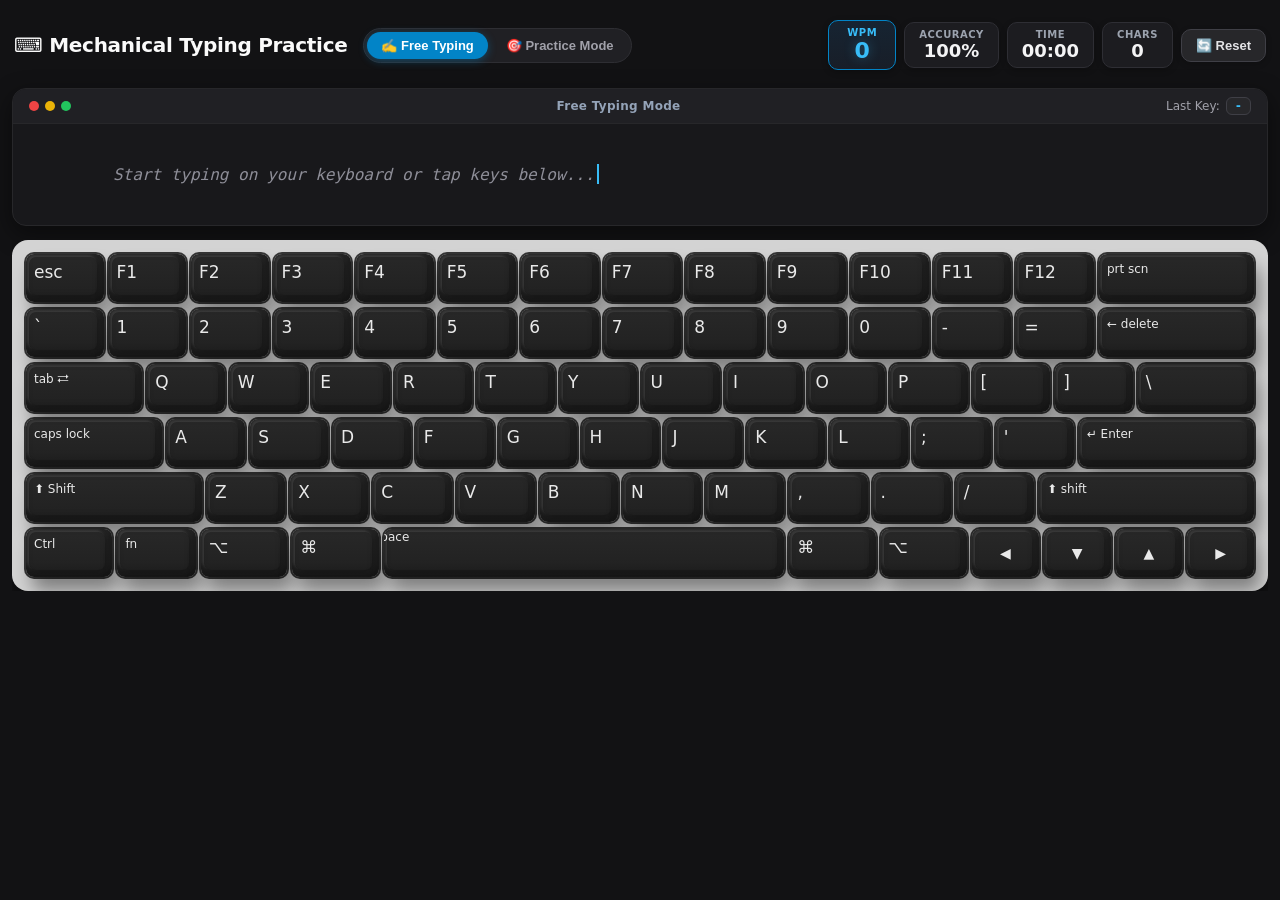
==== index.html @ 5a6cadb1 "Rename keyboard.html to index.html" ====
<!DOCTYPE html>
<html lang="en">

<head>
  <meta charset="UTF-8">
  <meta name="viewport" content="width=device-width, initial-scale=1.0">
  <meta name="description" content="Interactive mechanical keyboard simulator and typing practice web application with real-time WPM, accuracy tracking, and dual typing modes.">
  <title>Mechanical Typing Practice</title>
  <link rel="stylesheet" href="keyboard.css">
  <script src="keyboard.js" defer></script>
</head>

<body>
  <div class="app-container">
    <!-- Top Header & Live Stats Dashboard -->
    <header class="app-header" role="banner">
      <div class="header-left">
        <h1 class="app-title">⌨️ Mechanical Typing Practice</h1>
        <div class="mode-toggle" role="group" aria-label="Typing Mode Selection">
          <button id="btn-free-mode" class="mode-btn active" type="button" aria-pressed="true">✍️ Free Typing</button>
          <button id="btn-practice-mode" class="mode-btn" type="button" aria-pressed="false">🎯 Practice Mode</button>
        </div>
      </div>

      <div class="stats-panel" role="region" aria-label="Typing Statistics" aria-live="polite">
        <div class="stat-card stat-wpm">
          <span class="stat-label">WPM</span>
          <span class="stat-value" id="stat-wpm" aria-label="Words per minute: 0">0</span>
        </div>
        <div class="stat-card">
          <span class="stat-label">Accuracy</span>
          <span class="stat-value" id="stat-accuracy" aria-label="Accuracy: 100 percent">100%</span>
        </div>
        <div class="stat-card">
          <span class="stat-label">Time</span>
          <span class="stat-value" id="stat-time" aria-label="Elapsed time: 00:00">00:00</span>
        </div>
        <div class="stat-card">
          <span class="stat-label">Chars</span>
          <span class="stat-value" id="stat-chars" aria-label="Characters typed: 0">0</span>
        </div>
        <button id="btn-reset" class="reset-btn" type="button" aria-label="Reset typing session" title="Reset Session">🔄 Reset</button>
      </div>
    </header>

    <!-- Typing Display Screen -->
    <section class="screen-container" aria-label="Typing Display Screen">
      <div class="screen-header">
        <div class="screen-dots" aria-hidden="true">
          <span class="dot dot-red"></span>
          <span class="dot dot-yellow"></span>
          <span class="dot dot-green"></span>
        </div>
        <div class="screen-mode-info" id="screen-mode-info">Free Typing Mode</div>
        <div class="key-indicator">Last Key: <span id="last-key" class="last-key-badge" aria-live="polite">-</span></div>
      </div>

      <!-- Free Typing View -->
      <div id="free-typing-view" class="typing-display" aria-label="Free typing display area">
        <span id="screen-placeholder" class="screen-placeholder" aria-hidden="true">Start typing on your keyboard or tap keys below...</span><span id="typed-text" class="typed-text" aria-live="polite"></span><span class="cursor" id="free-cursor" aria-hidden="true"></span>
      </div>

      <!-- Practice Mode View -->
      <div id="practice-typing-view" class="typing-display practice-view" style="display: none;" aria-label="Practice text display area">
        <div id="practice-text-container" class="practice-text-container" aria-live="polite"></div>
        <div class="practice-controls">
          <button id="btn-new-text" class="small-btn" type="button" aria-label="Load a new practice sentence">🎲 New Sentence</button>
          <div id="practice-complete-msg" class="practice-complete-msg" style="display: none;" role="status">🎉 Great job! Press New Sentence to continue.</div>
        </div>
      </div>
    </section>

    <!-- Mobile Screen Hint -->
    <div class="mobile-hint" aria-hidden="true">📱 Rotate to landscape or scroll horizontally for full keyboard view</div>

    <!-- Virtual Mechanical Keyboard -->
    <main class="keyboard-wrapper" role="region" aria-label="Virtual Mechanical Keyboard">
      <div class="keyboard">
        <div class="row">
          <div class="key" data-code="Escape" role="button" tabindex="-1" aria-label="Escape">
            <div class="letter">esc</div>
          </div>
          <div class="key" data-code="F1" role="button" tabindex="-1" aria-label="Function 1">
            <div class="letter">F1</div>
          </div>
          <div class="key" data-code="F2" role="button" tabindex="-1" aria-label="Function 2">
            <div class="letter">F2</div>
          </div>
          <div class="key" data-code="F3" role="button" tabindex="-1" aria-label="Function 3">
            <div class="letter">F3</div>
          </div>
          <div class="key" data-code="F4" role="button" tabindex="-1" aria-label="Function 4">
            <div class="letter">F4</div>
          </div>
          <div class="key" data-code="F5" role="button" tabindex="-1" aria-label="Function 5">
            <div class="letter">F5</div>
          </div>
          <div class="key" data-code="F6" role="button" tabindex="-1" aria-label="Function 6">
            <div class="letter">F6</div>
          </div>
          <div class="key" data-code="F7" role="button" tabindex="-1" aria-label="Function 7">
            <div class="letter">F7</div>
          </div>
          <div class="key" data-code="F8" role="button" tabindex="-1" aria-label="Function 8">
            <div class="letter">F8</div>
          </div>
          <div class="key" data-code="F9" role="button" tabindex="-1" aria-label="Function 9">
            <div class="letter">F9</div>
          </div>
          <div class="key" data-code="F10" role="button" tabindex="-1" aria-label="Function 10">
            <div class="letter">F10</div>
          </div>
          <div class="key" data-code="F11" role="button" tabindex="-1" aria-label="Function 11">
            <div class="letter">F11</div>
          </div>
          <div class="key" data-code="F12" role="button" tabindex="-1" aria-label="Function 12">
            <div class="letter">F12</div>
          </div>
          <div class="key print-sc" data-code="PrintScreen" role="button" tabindex="-1" aria-label="Print Screen">
            <div class="letter">prt scn</div>
          </div>
        </div>

        <div class="row">
          <div class="key" data-code="Backquote" role="button" tabindex="-1" aria-label="Backquote and Tilde">
            <div class="letter">`</div>
          </div>
          <div class="key" data-code="Digit1" role="button" tabindex="-1" aria-label="1 and Exclamation">
            <div class="letter">1</div>
          </div>
          <div class="key" data-code="Digit2" role="button" tabindex="-1" aria-label="2 and At">
            <div class="letter">2</div>
          </div>
          <div class="key" data-code="Digit3" role="button" tabindex="-1" aria-label="3 and Hash">
            <div class="letter">3</div>
          </div>
          <div class="key" data-code="Digit4" role="button" tabindex="-1" aria-label="4 and Dollar">
            <div class="letter">4</div>
          </div>
          <div class="key" data-code="Digit5" role="button" tabindex="-1" aria-label="5 and Percent">
            <div class="letter">5</div>
          </div>
          <div class="key" data-code="Digit6" role="button" tabindex="-1" aria-label="6 and Caret">
            <div class="letter">6</div>
          </div>
          <div class="key" data-code="Digit7" role="button" tabindex="-1" aria-label="7 and Ampersand">
            <div class="letter">7</div>
          </div>
          <div class="key" data-code="Digit8" role="button" tabindex="-1" aria-label="8 and Asterisk">
            <div class="letter">8</div>
          </div>
          <div class="key" data-code="Digit9" role="button" tabindex="-1" aria-label="9 and Left Parenthesis">
            <div class="letter">9</div>
          </div>
          <div class="key" data-code="Digit0" role="button" tabindex="-1" aria-label="0 and Right Parenthesis">
            <div class="letter">0</div>
          </div>
          <div class="key" data-code="Minus" role="button" tabindex="-1" aria-label="Minus and Underscore">
            <div class="letter">-</div>
          </div>
          <div class="key" data-code="Equal" role="button" tabindex="-1" aria-label="Equal and Plus">
            <div class="letter">=</div>
          </div>
          <div class="key delete-key" data-code="Backspace" role="button" tabindex="-1" aria-label="Backspace or Delete">
            <div class="letter">← delete</div>
          </div>
        </div>

        <div class="row">
          <div class="key tab-key" data-code="Tab" role="button" tabindex="-1" aria-label="Tab">
            <div class="letter">tab ⮂</div>
          </div>
          <div class="key" data-code="KeyQ" role="button" tabindex="-1" aria-label="Q">
            <div class="letter">Q</div>
          </div>
          <div class="key" data-code="KeyW" role="button" tabindex="-1" aria-label="W">
            <div class="letter">W</div>
          </div>
          <div class="key" data-code="KeyE" role="button" tabindex="-1" aria-label="E">
            <div class="letter">E</div>
          </div>
          <div class="key" data-code="KeyR" role="button" tabindex="-1" aria-label="R">
            <div class="letter">R</div>
          </div>
          <div class="key" data-code="KeyT" role="button" tabindex="-1" aria-label="T">
            <div class="letter">T</div>
          </div>
          <div class="key" data-code="KeyY" role="button" tabindex="-1" aria-label="Y">
            <div class="letter">Y</div>
          </div>
          <div class="key" data-code="KeyU" role="button" tabindex="-1" aria-label="U">
            <div class="letter">U</div>
          </div>
          <div class="key" data-code="KeyI" role="button" tabindex="-1" aria-label="I">
            <div class="letter">I</div>
          </div>
          <div class="key" data-code="KeyO" role="button" tabindex="-1" aria-label="O">
            <div class="letter">O</div>
          </div>
          <div class="key" data-code="KeyP" role="button" tabindex="-1" aria-label="P">
            <div class="letter">P</div>
          </div>
          <div class="key" data-code="BracketLeft" role="button" tabindex="-1" aria-label="Left Bracket and Brace">
            <div class="letter">[</div>
          </div>
          <div class="key" data-code="BracketRight" role="button" tabindex="-1" aria-label="Right Bracket and Brace">
            <div class="letter">]</div>
          </div>
          <div class="key backslash-key" data-code="Backslash" role="button" tabindex="-1" aria-label="Backslash and Pipe">
            <div class="letter">\</div>
          </div>
        </div>

        <div class="row">
          <div class="key caps-lock-key" data-code="CapsLock" role="button" tabindex="-1" aria-label="Caps Lock">
            <div class="letter">caps lock</div>
          </div>
          <div class="key" data-code="KeyA" role="button" tabindex="-1" aria-label="A">
            <div class="letter">A</div>
          </div>
          <div class="key" data-code="KeyS" role="button" tabindex="-1" aria-label="S">
            <div class="letter">S</div>
          </div>
          <div class="key" data-code="KeyD" role="button" tabindex="-1" aria-label="D">
            <div class="letter">D</div>
          </div>
          <div class="key" data-code="KeyF" role="button" tabindex="-1" aria-label="F">
            <div class="letter">F</div>
          </div>
          <div class="key" data-code="KeyG" role="button" tabindex="-1" aria-label="G">
            <div class="letter">G</div>
          </div>
          <div class="key" data-code="KeyH" role="button" tabindex="-1" aria-label="H">
            <div class="letter">H</div>
          </div>
          <div class="key" data-code="KeyJ" role="button" tabindex="-1" aria-label="J">
            <div class="letter">J</div>
          </div>
          <div class="key" data-code="KeyK" role="button" tabindex="-1" aria-label="K">
            <div class="letter">K</div>
          </div>
          <div class="key" data-code="KeyL" role="button" tabindex="-1" aria-label="L">
            <div class="letter">L</div>
          </div>
          <div class="key" data-code="Semicolon" role="button" tabindex="-1" aria-label="Semicolon and Colon">
            <div class="letter">;</div>
          </div>
          <div class="key" data-code="Quote" role="button" tabindex="-1" aria-label="Quote and Double Quote">
            <div class="letter">'</div>
          </div>
          <div class="key return-key" data-code="Enter" role="button" tabindex="-1" aria-label="Enter or Return">
            <div class="letter">↵ Enter</div>
          </div>
        </div>

        <div class="row">
          <div class="key shift-key" data-code="ShiftLeft" role="button" tabindex="-1" aria-label="Left Shift">
            <div class="letter">⬆ Shift</div>
          </div>
          <div class="key" data-code="KeyZ" role="button" tabindex="-1" aria-label="Z">
            <div class="letter">Z</div>
          </div>
          <div class="key" data-code="KeyX" role="button" tabindex="-1" aria-label="X">
            <div class="letter">X</div>
          </div>
          <div class="key" data-code="KeyC" role="button" tabindex="-1" aria-label="C">
            <div class="letter">C</div>
          </div>
          <div class="key" data-code="KeyV" role="button" tabindex="-1" aria-label="V">
            <div class="letter">V</div>
          </div>
          <div class="key" data-code="KeyB" role="button" tabindex="-1" aria-label="B">
            <div class="letter">B</div>
          </div>
          <div class="key" data-code="KeyN" role="button" tabindex="-1" aria-label="N">
            <div class="letter">N</div>
          </div>
          <div class="key" data-code="KeyM" role="button" tabindex="-1" aria-label="M">
            <div class="letter">M</div>
          </div>
          <div class="key" data-code="Comma" role="button" tabindex="-1" aria-label="Comma and Less Than">
            <div class="letter">,</div>
          </div>
          <div class="key" data-code="Period" role="button" tabindex="-1" aria-label="Period and Greater Than">
            <div class="letter">.</div>
          </div>
          <div class="key" data-code="Slash" role="button" tabindex="-1" aria-label="Slash and Question Mark">
            <div class="letter">/</div>
          </div>
          <div class="key shift-key-2" data-code="ShiftRight" role="button" tabindex="-1" aria-label="Right Shift">
            <div class="letter">⬆ shift</div>
          </div>
        </div>

        <div class="row">
          <div class="key" data-code="ControlLeft" role="button" tabindex="-1" aria-label="Control">
            <div class="letter">Ctrl</div>
          </div>
          <div class="key" data-code="Fn" role="button" tabindex="-1" aria-label="Function">
            <div class="letter">fn</div>
          </div>
          <div class="key" data-code="AltLeft" role="button" tabindex="-1" aria-label="Left Option or Alt">
            <div class="letter">⌥</div>
          </div>
          <div class="key" data-code="MetaLeft" role="button" tabindex="-1" aria-label="Left Command or Windows Key">
            <div class="letter">⌘</div>
          </div>
          <div class="key spacekey" data-code="Space" role="button" tabindex="-1" aria-label="Spacebar">
            <div class="letter">space</div>
          </div>
          <div class="key" data-code="MetaRight" role="button" tabindex="-1" aria-label="Right Command or Windows Key">
            <div class="letter">⌘</div>
          </div>
          <div class="key" data-code="AltRight" role="button" tabindex="-1" aria-label="Right Option or Alt">
            <div class="letter">⌥</div>
          </div>
          <div class="key" data-code="ArrowLeft" role="button" tabindex="-1" aria-label="Left Arrow">
            <div class="letter">◀</div>
          </div>
          <div class="key" data-code="ArrowDown" role="button" tabindex="-1" aria-label="Down Arrow">
            <div class="letter">▼</div>
          </div>
          <div class="key" data-code="ArrowUp" role="button" tabindex="-1" aria-label="Up Arrow">
            <div class="letter">▲</div>
          </div>
          <div class="key" data-code="ArrowRight" role="button" tabindex="-1" aria-label="Right Arrow">
            <div class="letter">▶</div>
          </div>
        </div>
      </div>
    </main>
  </div>
</body>
</html>
---- keyboard.css ----
* {
  box-sizing: border-box;
}

body {
  background-color: #121214;
  color: #e4e4e7;
  display: flex;
  justify-content: center;
  align-items: flex-start;
  min-height: 100vh;
  margin: 0;
  padding: 16px 12px;
  font-family: system-ui, -apple-system, BlinkMacSystemFont, 'Segoe UI', Roboto, Oxygen, Ubuntu, Cantarell, sans-serif;
  overflow-x: hidden;
}

.app-container {
  width: 100%;
  max-width: 1350px;
  margin: 0 auto;
  display: flex;
  flex-direction: column;
  gap: 14px;
}

/* =========================================================
   ACCESSIBILITY & FOCUS VISIBLE STYLES
   ========================================================= */
button:focus-visible,
.key:focus-visible {
  outline: 2px solid #38bdf8;
  outline-offset: 2px;
}

@media (prefers-reduced-motion: reduce) {
  *, *::before, *::after {
    animation-duration: 0.01ms !important;
    animation-iteration-count: 1 !important;
    transition-duration: 0.01ms !important;
    scroll-behavior: auto !important;
  }
  .cursor {
    animation: none;
    opacity: 1;
  }
}

/* =========================================================
   HEADER & STATS DASHBOARD
   ========================================================= */
.app-header {
  display: flex;
  justify-content: space-between;
  align-items: center;
  flex-wrap: wrap;
  gap: 12px;
  width: 100%;
  padding: 4px 2px;
}

.header-left {
  display: flex;
  align-items: center;
  gap: 16px;
  flex-wrap: wrap;
}

.app-title {
  font-size: 20px;
  font-weight: 700;
  margin: 0;
  color: #fafafa;
  letter-spacing: -0.3px;
  display: flex;
  align-items: center;
  gap: 8px;
}

.mode-toggle {
  display: inline-flex;
  background-color: #202024;
  border: 1px solid #2e2e33;
  border-radius: 20px;
  padding: 3px;
  gap: 4px;
}

.mode-btn {
  background: transparent;
  border: none;
  color: #a1a1aa;
  padding: 6px 14px;
  font-size: 13px;
  font-weight: 600;
  border-radius: 16px;
  cursor: pointer;
  touch-action: manipulation;
  transition: all 0.15s ease-in-out;
}

.mode-btn:hover {
  color: #ffffff;
}

.mode-btn.active {
  background-color: #0284c7;
  color: #ffffff;
  box-shadow: 0 2px 8px rgba(2, 132, 199, 0.4);
}

.stats-panel {
  display: flex;
  align-items: center;
  gap: 8px;
  flex-wrap: wrap;
}

.stat-card {
  background: #1c1c20;
  border: 1px solid #2e2e34;
  border-radius: 10px;
  padding: 6px 14px;
  display: flex;
  flex-direction: column;
  align-items: center;
  min-width: 68px;
  box-shadow: 0 2px 6px rgba(0, 0, 0, 0.25);
}

.stat-label {
  font-size: 10px;
  text-transform: uppercase;
  color: #9ca3af; /* High contrast WCAG AA compliant */
  font-weight: 700;
  letter-spacing: 0.5px;
}

.stat-value {
  font-size: 18px;
  font-weight: 700;
  color: #f4f4f5;
  font-variant-numeric: tabular-nums;
}

.stat-wpm {
  border-color: #0284c7;
  background: linear-gradient(180deg, #162432, #181e28);
}

.stat-wpm .stat-label {
  color: #38bdf8;
}

.stat-wpm .stat-value {
  color: #38bdf8;
  font-size: 22px;
  text-shadow: 0 0 12px rgba(56, 189, 248, 0.35);
}

.reset-btn {
  background: #27272a;
  border: 1px solid #3f3f46;
  color: #e4e4e7;
  padding: 8px 14px;
  border-radius: 10px;
  font-size: 13px;
  font-weight: 600;
  cursor: pointer;
  touch-action: manipulation;
  display: flex;
  align-items: center;
  gap: 4px;
  transition: all 0.15s ease-in-out;
  box-shadow: 0 2px 6px rgba(0, 0, 0, 0.2);
}

.reset-btn:hover {
  background: #3f3f46;
  color: #ffffff;
  transform: translateY(-1px);
}

.reset-btn:active {
  transform: translateY(1px);
}

/* =========================================================
   TYPING DISPLAY SCREEN
   ========================================================= */
.screen-container {
  background-color: #18181b;
  border: 1px solid #27272a;
  border-radius: 14px;
  box-shadow: 0 8px 24px rgba(0, 0, 0, 0.45);
  overflow: hidden;
  width: 100%;
}

.screen-header {
  display: flex;
  justify-content: space-between;
  align-items: center;
  padding: 8px 16px;
  background-color: #202024;
  border-bottom: 1px solid #27272a;
  font-size: 12px;
  color: #a1a1aa;
}

.screen-dots {
  display: flex;
  gap: 6px;
}

.dot {
  width: 10px;
  height: 10px;
  border-radius: 50%;
}

.dot-red { background-color: #ef4444; }
.dot-yellow { background-color: #eab308; }
.dot-green { background-color: #22c55e; }

.screen-mode-info {
  font-weight: 600;
  color: #94a3b8;
  letter-spacing: 0.3px;
}

.key-indicator {
  display: flex;
  align-items: center;
  gap: 6px;
  font-size: 12px;
}

.last-key-badge {
  display: inline-block;
  background: #27272a;
  border: 1px solid #3f3f46;
  color: #38bdf8;
  padding: 1px 8px;
  border-radius: 6px;
  font-family: ui-monospace, SFMono-Regular, Menlo, monospace;
  font-weight: 600;
  min-width: 22px;
  text-align: center;
}

.typing-display {
  min-height: 80px;
  max-height: 125px;
  overflow-y: auto;
  padding: 12px 18px;
  font-family: ui-monospace, SFMono-Regular, Menlo, Monaco, Consolas, monospace;
  font-size: 18px;
  line-height: 1.5;
  position: relative;
  color: #f4f4f5;
  white-space: pre-wrap;
  word-break: break-word;
}

.typed-text {
  display: inline;
  color: #f4f4f5;
  white-space: pre-wrap;
}

.screen-placeholder {
  color: #8e8e98; /* High contrast WCAG AA compliant */
  user-select: none;
  pointer-events: none;
  font-style: italic;
  font-size: 16px;
}

.cursor {
  display: inline-block;
  width: 2.5px;
  height: 1.15em;
  background-color: #38bdf8;
  vertical-align: text-bottom;
  margin-left: 2px;
  animation: cursorBlink 1s infinite;
}

@keyframes cursorBlink {
  0%, 49% { opacity: 1; }
  50%, 100% { opacity: 0; }
}

/* Practice Mode Specific Styles */
.practice-text-container {
  font-size: 18px;
  line-height: 1.5;
}

.char {
  position: relative;
  transition: color 0.05s ease;
}

.char.pending {
  color: #9ca3af; /* High contrast WCAG AA compliant */
}

.char.correct {
  color: #4ade80;
}

.char.incorrect {
  color: #f87171;
  background-color: rgba(248, 113, 113, 0.2);
  border-radius: 2px;
  text-decoration: underline;
}

.char.current {
  color: #ffffff;
  background-color: rgba(56, 189, 248, 0.25);
  border-radius: 2px;
  box-shadow: 0 0 0 1px #38bdf8;
}

.practice-controls {
  display: flex;
  justify-content: space-between;
  align-items: center;
  margin-top: 8px;
  padding-top: 6px;
  border-top: 1px solid #27272a;
}

.small-btn {
  background: #27272a;
  border: 1px solid #3f3f46;
  color: #e4e4e7;
  padding: 5px 12px;
  border-radius: 8px;
  font-size: 12px;
  font-weight: 600;
  cursor: pointer;
  touch-action: manipulation;
  transition: all 0.15s ease;
}

.small-btn:hover {
  background: #3f3f46;
  color: #ffffff;
}

.practice-complete-msg {
  color: #4ade80;
  font-size: 13px;
  font-weight: 600;
  letter-spacing: 0.2px;
}

/* =========================================================
   KEYBOARD WRAPPER & KEYBOARD STYLES
   ========================================================= */
.mobile-hint {
  display: none;
  color: #a0a0a0;
  font-size: 13px;
  text-align: center;
  letter-spacing: 0.3px;
}

.keyboard-wrapper {
  width: 100%;
  max-width: 100%;
  display: flex;
  flex-direction: column;
  align-items: center;
  justify-content: center;
  overflow-x: auto;
  -webkit-overflow-scrolling: touch;
  padding: 0;
}

.keyboard {
  display: flex;
  flex-direction: column;
  justify-content: center;
  align-content: center;
  gap: 8px;
  padding: 18px;
  margin: 0 auto;
  border-radius: 16px;
  background-color: #d3d3d3;
  box-shadow: 0 8px 24px rgba(0, 0, 0, 0.4);
  width: 100%;
  max-width: 1350px;
  user-select: none;
}

.row {
  display: flex;
  width: 100%;
  gap: 6px;
}

.key {
  position: relative;
  flex: 1;
  min-width: 0;
  height: 52px;
  cursor: pointer;
  border-radius: 9px;
  background: linear-gradient(180deg, #282828, #202020);
  box-shadow:
    inset -6px 0 6px rgba(0, 0, 0, 0.15),
    inset 0 -6px 6px rgba(0, 0, 0, 0.25),
    0 0 0 2px rgba(0, 0, 0, 0.75),
    6px 14px 18px rgba(0, 0, 0, 0.4);
  overflow: hidden;
  transition:
    transform 0.08s ease-in-out,
    box-shadow 0.08s ease-in;
  user-select: none;
  touch-action: manipulation;
  -webkit-tap-highlight-color: transparent;

  &::before {
    content: "";
    position: absolute;
    top: 3px;
    left: 3px;
    bottom: 7px;
    right: 7px;
    border-radius: 7px;
    box-shadow:
      -2px -2px 3px rgba(255, 255, 255, 0.1),
      2px 2px 4px rgba(0, 0, 0, 0.2);
    pointer-events: none;
    transition: all 0.08s ease-in-out;
  }

  .letter {
    position: absolute;
    z-index: 1;
    left: 10px;
    top: 8px;
    color: #e9e9e9;
    font-size: 19px;
    white-space: nowrap;
    pointer-events: none;
    transition: transform 0.08s ease-in-out;
  }

  &:active, &.pressed {
    transform: translateY(4px);
    box-shadow:
      inset -3px 0 3px rgba(0, 0, 0, 0.1),
      inset 0 -3px 3px rgba(0, 0, 0, 0.15),
      0 0 0 2px rgba(0, 0, 0, 0.5),
      3px 6px 10px rgba(0, 0, 0, 0.3);

    &::before {
      top: 4px;
      left: 4px;
      bottom: 9px;
      right: 9px;
      box-shadow:
        -3px -3px 4px rgba(255, 255, 255, 0.15),
        3px 2px 4px rgba(0, 0, 0, 0.1);
    }

    .letter {
      transform: translateY(1px);
    }
  }
}

/* CapsLock Active Indicator Light */
.key.caps-lock-key.active-caps {
  box-shadow:
    inset -4px 0 4px rgba(0, 0, 0, 0.2),
    inset 0 -4px 4px rgba(0, 0, 0, 0.3),
    0 0 0 2px #22c55e,
    0 0 10px rgba(34, 197, 94, 0.45);
}

.key.caps-lock-key.active-caps .letter {
  color: #4ade80;
}

/* Key size proportional flex weights (Exact 15.0 units per row) */
.print-sc,
.delete-key {
  flex: 2;
}

.tab-key,
.backslash-key {
  flex: 1.5;
}

.caps-lock-key {
  flex: 1.75;
}

.return-key,
.shift-key {
  flex: 2.25;
}

.shift-key-2 {
  flex: 2.75;
}

.spacekey {
  flex: 5.1;
}

.key[data-code="ControlLeft"],
.key[data-code="AltLeft"],
.key[data-code="MetaLeft"],
.key[data-code="MetaRight"],
.key[data-code="AltRight"] {
  flex: 1.1;
}

.key[data-code="Fn"] {
  flex: 1;
}

.key[data-code="ArrowLeft"],
.key[data-code="ArrowDown"],
.key[data-code="ArrowUp"],
.key[data-code="ArrowRight"] {
  flex: 0.85;
}

/* Modifier labels typography */
.print-sc .letter,
.delete-key .letter,
.tab-key .letter,
.caps-lock-key .letter,
.return-key .letter,
.shift-key .letter,
.shift-key-2 .letter,
.key[data-code="ControlLeft"] .letter,
.key[data-code="Fn"] .letter,
.spacekey .letter {
  font-size: 14px;
  font-weight: 500;
}

/* Center arrow keys & space */
.spacekey .letter {
  left: 50%;
  top: 50%;
  transform: translate(-50%, -50%);
}

.spacekey:active .letter,
.spacekey.pressed .letter {
  transform: translate(-50%, calc(-50% + 1px));
}

.key[data-code^="Arrow"] .letter {
  left: 50%;
  top: 50%;
  transform: translate(-50%, -50%);
  font-size: 16px;
}

.key[data-code^="Arrow"]:active .letter,
.key[data-code^="Arrow"].pressed .letter {
  transform: translate(-50%, calc(-50% + 1px));
}

/* =========================================================
   RESPONSIVE MEDIA QUERIES
   ========================================================= */

/* 1. LAPTOPS & COMPACT DESKTOPS (1024px - 1300px) */
@media (max-width: 1300px) {
  .keyboard {
    padding: 14px;
    gap: 7px;
  }

  .row {
    gap: 5px;
  }

  .key {
    height: 48px;
    border-radius: 8px;

    .letter {
      left: 8px;
      top: 8px;
      font-size: 17px;
    }
  }

  .print-sc .letter,
  .delete-key .letter,
  .tab-key .letter,
  .caps-lock-key .letter,
  .return-key .letter,
  .shift-key .letter,
  .shift-key-2 .letter,
  .key[data-code="ControlLeft"] .letter,
  .key[data-code="Fn"] .letter,
  .spacekey .letter {
    font-size: 12px;
  }

  .key[data-code^="Arrow"] .letter {
    font-size: 14px;
  }

  .typing-display {
    font-size: 17px;
    padding: 12px 18px;
    max-height: 125px;
  }
}

/* 2. TABLETS & LARGE MOBILE LANDSCAPE (768px - 1023px) */
@media (max-width: 1023px) {
  .app-header {
    gap: 10px;
  }

  .stat-card {
    padding: 5px 10px;
    min-width: 58px;
  }

  .stat-value {
    font-size: 16px;
  }

  .stat-wpm .stat-value {
    font-size: 19px;
  }

  .keyboard {
    padding: 10px;
    gap: 6px;
    border-radius: 12px;
  }

  .row {
    gap: 4px;
  }

  .key {
    height: 46px;
    border-radius: 6px;

    &::before {
      top: 2px;
      left: 2px;
      bottom: 5px;
      right: 5px;
      border-radius: 5px;
    }

    .letter {
      left: 6px;
      top: 6px;
      font-size: 14px;
    }

    &:active, &.pressed {
      transform: translateY(3px);
    }
  }

  .print-sc .letter,
  .delete-key .letter,
  .tab-key .letter,
  .caps-lock-key .letter,
  .return-key .letter,
  .shift-key .letter,
  .shift-key-2 .letter,
  .key[data-code="ControlLeft"] .letter,
  .key[data-code="Fn"] .letter,
  .spacekey .letter {
    font-size: 10.5px;
  }

  .key[data-code^="Arrow"] .letter {
    font-size: 12px;
  }

  .typing-display {
    font-size: 16px;
    min-height: 75px;
    max-height: 115px;
    padding: 10px 14px;
  }
}

/* 3. MOBILE SCREENS (< 768px) */
@media (max-width: 767px) {
  body {
    padding: 10px 6px;
  }

  .app-header {
    flex-direction: column;
    align-items: stretch;
    gap: 10px;
  }

  .header-left {
    justify-content: space-between;
  }

  .app-title {
    font-size: 17px;
  }

  .stats-panel {
    justify-content: space-between;
    width: 100%;
  }

  .stat-card {
    flex: 1;
    min-width: 0;
    padding: 4px 6px;
  }

  .stat-label {
    font-size: 9px;
  }

  .stat-value {
    font-size: 14px;
  }

  .stat-wpm .stat-value {
    font-size: 17px;
  }

  .reset-btn {
    padding: 6px 10px;
    font-size: 12px;
  }

  .mobile-hint {
    display: block;
    width: 100%;
    margin-top: 2px;
  }

  .keyboard-wrapper {
    justify-content: flex-start;
    padding: 4px 0;
  }

  .keyboard {
    min-width: 620px;
    padding: 8px;
    gap: 4px;
    border-radius: 10px;
  }

  .row {
    gap: 3px;
  }

  .key {
    height: 38px;
    border-radius: 5px;

    &::before {
      top: 2px;
      left: 2px;
      bottom: 4px;
      right: 4px;
      border-radius: 4px;
    }

    .letter {
      left: 5px;
      top: 4px;
      font-size: 12px;
    }

    &:active, &.pressed {
      transform: translateY(2px);
    }
  }

  .print-sc .letter,
  .delete-key .letter,
  .tab-key .letter,
  .caps-lock-key .letter,
  .return-key .letter,
  .shift-key .letter,
  .shift-key-2 .letter,
  .key[data-code="ControlLeft"] .letter,
  .key[data-code="Fn"] .letter,
  .spacekey .letter {
    font-size: 9px;
  }

  .key[data-code^="Arrow"] .letter {
    font-size: 11px;
  }

  .typing-display {
    font-size: 14px;
    padding: 10px 12px;
    min-height: 80px;
  }
}
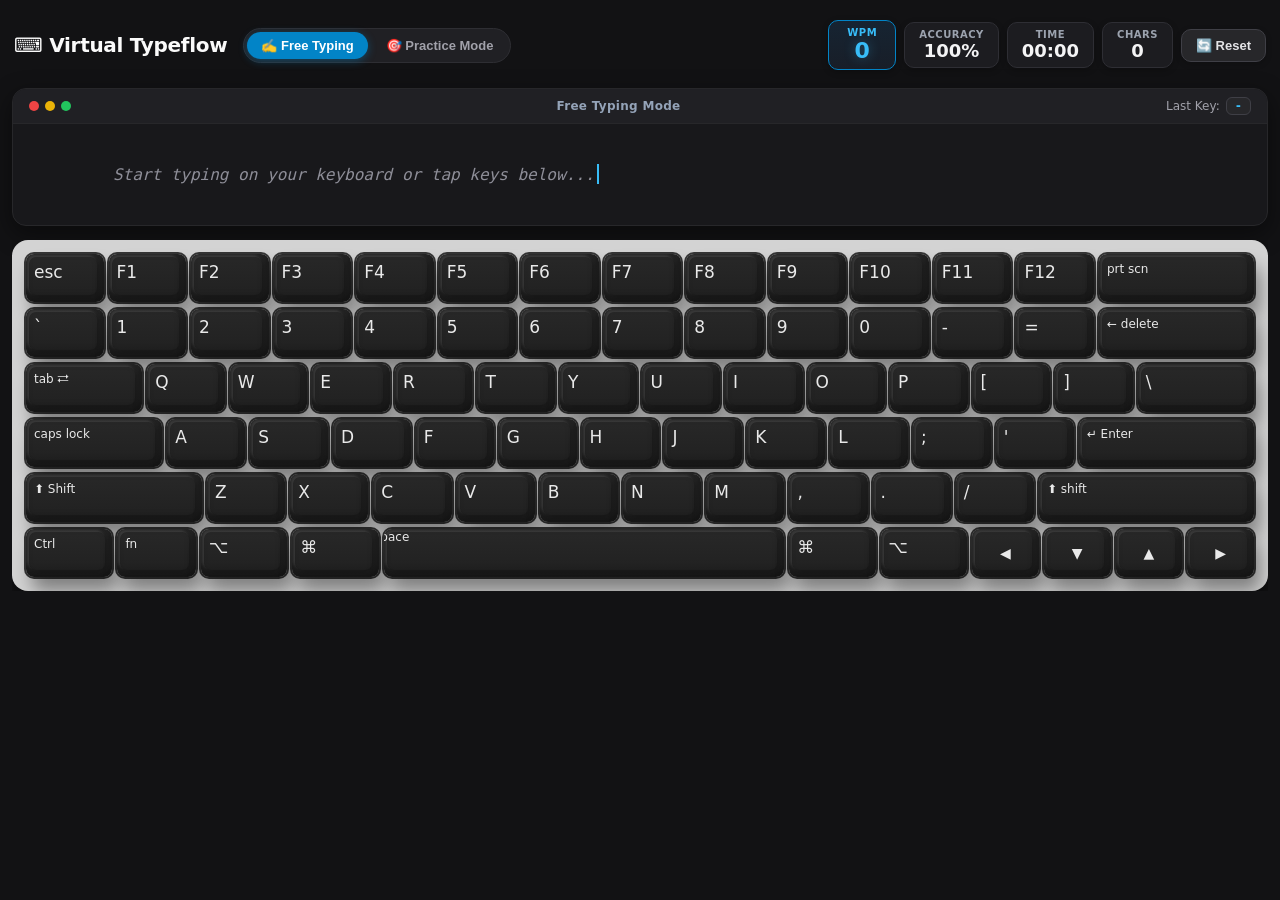
==== commit e450f9a1: "edited index.html" ====
--- a/index.html
+++ b/index.html
@@ -5,7 +5,7 @@
   <meta charset="UTF-8">
   <meta name="viewport" content="width=device-width, initial-scale=1.0">
   <meta name="description" content="Interactive mechanical keyboard simulator and typing practice web application with real-time WPM, accuracy tracking, and dual typing modes.">
-  <title>Mechanical Typing Practice</title>
+  <title>Virtual Typeflow</title>
   <link rel="stylesheet" href="keyboard.css">
   <script src="keyboard.js" defer></script>
 </head>
@@ -15,7 +15,7 @@
     <!-- Top Header & Live Stats Dashboard -->
     <header class="app-header" role="banner">
       <div class="header-left">
-        <h1 class="app-title">⌨️ Mechanical Typing Practice</h1>
+        <h1 class="app-title">⌨️ Virtual Typeflow</h1>
         <div class="mode-toggle" role="group" aria-label="Typing Mode Selection">
           <button id="btn-free-mode" class="mode-btn active" type="button" aria-pressed="true">✍️ Free Typing</button>
           <button id="btn-practice-mode" class="mode-btn" type="button" aria-pressed="false">🎯 Practice Mode</button>
